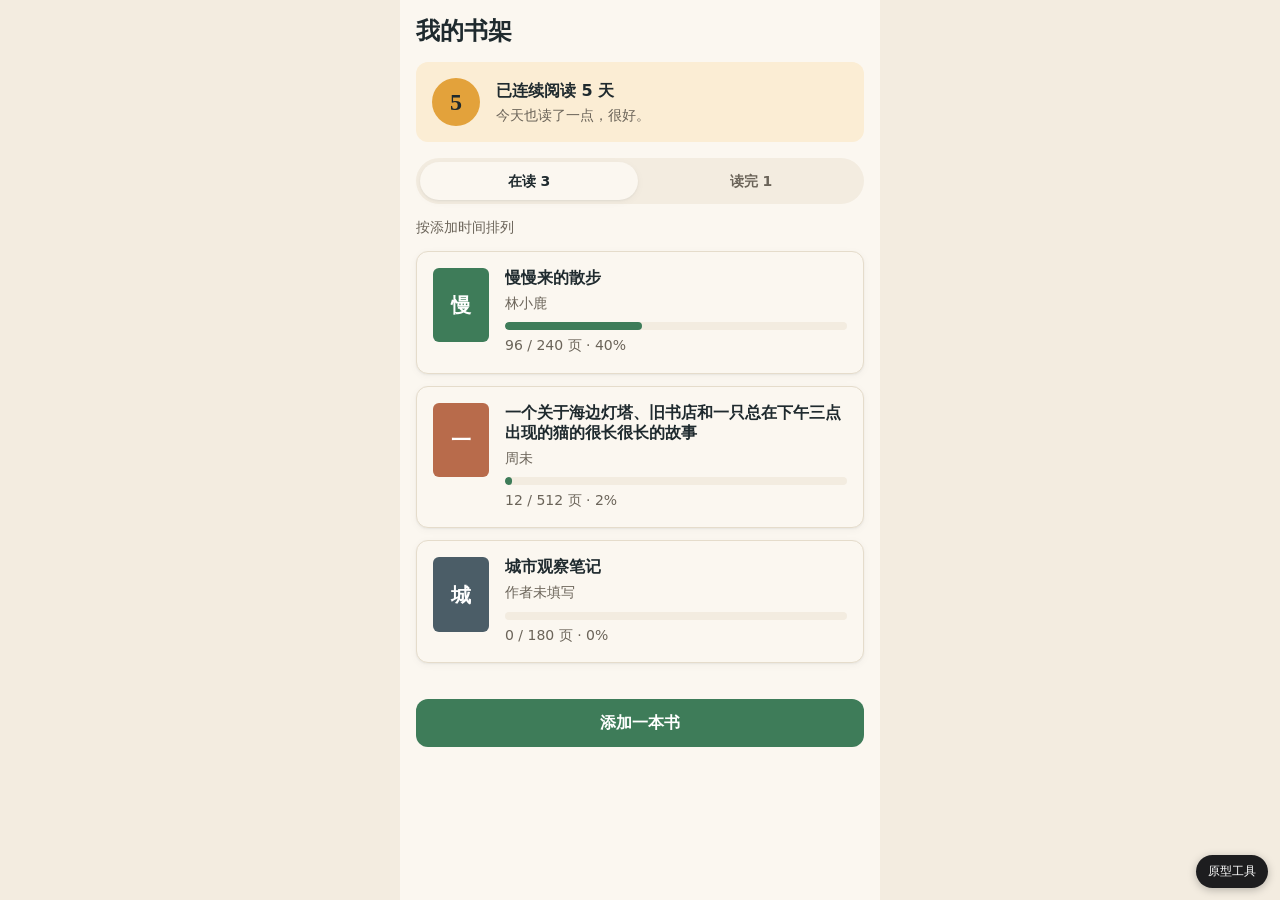
==== examples/readlog/output/prototype/index.html @ 24ba4554 "design-to-dev 1.0.0：技能、完整示例与三平台发布校验 - skills/design-to-dev：六步工作流 SKILL.md、4 份 references、原型/文档模板、tok" ====
<!doctype html>
<html lang="zh-CN">
<head>
  <meta charset="utf-8">
  <meta name="viewport" content="width=device-width, initial-scale=1">
  <title>Readlog 读书打卡</title>
  <!-- Design rules first: every style below reads these variables. -->
  <link rel="stylesheet" href="../design-tokens/tokens.css">
  <link rel="stylesheet" href="styles.css">
</head>
<body>
  <main id="app" class="app"></main>
  <noscript>This prototype needs JavaScript.</noscript>
  <!-- Order matters: fake data, the kit, then the pages. No server or build step needed. -->
  <script src="data.js"></script>
  <script src="proto-kit.js"></script>
  <script src="pages.js"></script>
</body>
</html>
---- examples/readlog/output/design-tokens/tokens.css ----
/* design-tokens/tokens.css — Readlog, generated by design-to-dev.
 * Same names as tokens.json (--color-primary <-> color.primary). Comment = level · source. */
:root {
  /* color: brand */
  --color-primary: #3e7c59;          /* fixed · brand.md Moss */
  --color-primary-hover: #346b4c;    /* indicative · derived from Moss, -8% lightness */
  --color-on-primary: #ffffff;       /* indicative · assumed, contrast 4.96:1 on Moss (AA) */
  --color-accent: #e3a23b;           /* fixed · brand.md Amber */
  --color-accent-soft: #fbedd4;      /* indicative · derived from Amber for backgrounds */
  --color-text: #1f2a2e;             /* fixed · brand.md Ink */
  --color-bg: #fbf7f0;               /* fixed · brand.md Paper */

  /* color: neutrals and feedback */
  --color-surface: #f3ece0;          /* indicative · assumed, a shade darker than Paper */
  --color-border: #e5dccb;           /* indicative · assumed */
  --color-text-muted: #6b6459;       /* indicative · assumed, contrast 5.47:1 on Paper (AA) */
  --color-danger: #b3261e;           /* indicative · assumed */
  --color-success: #3e7c59;          /* indicative · reuses Moss */
  --color-focus-ring: #3e7c5966;     /* indicative · Moss at 40% */

  /* color: book covers (placeholders until real covers exist) */
  --color-cover-moss: #3e7c59;       /* indicative · brand palette */
  --color-cover-amber: #e3a23b;
  --color-cover-clay: #b86b4b;       /* indicative · assumed */
  --color-cover-slate: #4b5d67;      /* indicative · assumed */

  /* typography */
  --font-family-display: "Noto Serif SC", "Source Han Serif SC", "Songti SC", "STSong", Georgia, serif; /* fixed · brand.md headings */
  --font-family-base: system-ui, -apple-system, "PingFang SC", "Microsoft YaHei", sans-serif;          /* fixed · brand.md body */
  --font-weight-regular: 400;        /* indicative · assumed */
  --font-weight-bold: 700;           /* fixed · brand.md headings bold */
  --font-size-sm: 14px;              /* indicative · assumed scale 14/16/20/24/32 */
  --font-size-md: 16px;
  --font-size-lg: 20px;
  --font-size-xl: 24px;
  --font-size-2xl: 32px;
  --line-height-base: 1.6;           /* indicative · assumed, reading comfort */
  --line-height-tight: 1.25;

  /* space, radius, shadow, motion, sizes */
  --space-1: 4px;                    /* indicative · 4px base */
  --space-2: 8px;
  --space-3: 12px;
  --space-4: 16px;
  --space-6: 24px;
  --space-8: 32px;
  --radius-sm: 6px;                  /* indicative · brand.md "soft corners" */
  --radius-md: 12px;
  --radius-full: 999px;
  --shadow-sm: 0 1px 2px rgba(31, 42, 46, 0.06), 0 2px 8px rgba(31, 42, 46, 0.04); /* indicative · assumed, paper-like */
  --duration-base: 200ms;            /* indicative · assumed */
  --size-touch-target: 48px;         /* fixed · accessibility minimum, brand full-width button */
  --size-cover-width: 56px;          /* indicative · assumed */
  --layout-content-width: 480px;     /* indicative · phone first, centered on desktop */
}
---- examples/readlog/output/prototype/styles.css ----
/* styles.css — prototype styles. Use token variables only (see ../design-tokens/tokens.css).
 * Sections: base, layout, buttons, cards and lists, form fields, states. Add page styles at the end. */

/* ---------- base ---------- */
*, *::before, *::after { box-sizing: border-box; }
html { -webkit-text-size-adjust: 100%; }
body {
  margin: 0;
  background: var(--color-surface);
  color: var(--color-text);
  font-family: var(--font-family-base);
  font-size: var(--font-size-md);
  line-height: var(--line-height-base);
}
h1, h2, h3, p { margin: 0; }
a { color: var(--color-primary); }
img { max-width: 100%; display: block; }
:focus-visible { outline: 3px solid var(--color-focus-ring); outline-offset: 2px; }

/* ---------- layout: phone-first column, centered on desktop ---------- */
.app {
  max-width: var(--layout-content-width);
  min-height: 100vh;
  margin: 0 auto;
  padding: var(--space-4);
  padding-bottom: calc(var(--space-6) * 3);
  background: var(--color-bg);
}
.topbar { display: flex; align-items: center; gap: var(--space-3); margin-bottom: var(--space-4); }
.topbar__title { font-size: var(--font-size-xl); font-weight: var(--font-weight-bold); flex: 1; }
.topbar__back { text-decoration: none; font-size: var(--font-size-sm); }

/* ---------- buttons: default, hover, active, focus, disabled, busy ---------- */
.btn {
  display: inline-flex; align-items: center; justify-content: center; gap: var(--space-2);
  min-height: var(--size-touch-target); padding: 0 var(--space-4);
  border: 1px solid transparent; border-radius: var(--radius-md);
  font: inherit; font-weight: var(--font-weight-bold); text-decoration: none; cursor: pointer;
  transition: background var(--duration-base), border-color var(--duration-base);
}
.btn--primary { background: var(--color-primary); color: var(--color-on-primary); }
.btn--primary:hover { background: var(--color-primary-hover); }
.btn--secondary { background: var(--color-bg); color: var(--color-text); border-color: var(--color-border); }
.btn--secondary:hover { border-color: var(--color-text-muted); }
.btn:active { transform: translateY(1px); }
.btn:disabled, .btn[aria-disabled="true"] { opacity: 0.5; cursor: not-allowed; transform: none; }
.btn[aria-busy="true"] { cursor: progress; }
.btn--block { width: 100%; }

/* ---------- cards and lists ---------- */
.list { list-style: none; margin: 0; padding: 0; display: grid; gap: var(--space-3); }
.card {
  display: block; padding: var(--space-4);
  background: var(--color-bg); color: inherit; text-decoration: none;
  border: 1px solid var(--color-border); border-radius: var(--radius-md); box-shadow: var(--shadow-sm);
  transition: border-color var(--duration-base);
}
a.card:hover { border-color: var(--color-primary); }

/* ---------- form fields: default, focus, error ---------- */
.field { display: grid; gap: var(--space-1); margin-bottom: var(--space-4); }
.field__label { font-size: var(--font-size-sm); font-weight: var(--font-weight-bold); }
.field__input {
  min-height: var(--size-touch-target); padding: 0 var(--space-3);
  border: 1px solid var(--color-border); border-radius: var(--radius-md);
  font: inherit; color: inherit; background: var(--color-bg);
}
.field__input:focus { border-color: var(--color-primary); outline: none; box-shadow: 0 0 0 3px var(--color-focus-ring); }
.field--error .field__input { border-color: var(--color-danger); }
.field__error { color: var(--color-danger); font-size: var(--font-size-sm); }

/* ---------- states: empty, loading, error ---------- */
.state { display: grid; justify-items: center; gap: var(--space-3); padding: var(--space-6) var(--space-4); text-align: center; }
.state__title { font-size: var(--font-size-lg); font-weight: var(--font-weight-bold); }
.state__text { color: var(--color-text-muted); }
.state--loading { justify-items: stretch; }
.skeleton {
  height: 72px; border-radius: var(--radius-md);
  background: linear-gradient(90deg, var(--color-surface), var(--color-border), var(--color-surface));
  background-size: 200% 100%;
  animation: skeleton 1.2s ease-in-out infinite;
}
@keyframes skeleton { from { background-position: 200% 0; } to { background-position: -200% 0; } }
@media (prefers-reduced-motion: reduce) { .skeleton { animation: none; } }

/* ---------- page styles ---------- */
.display { font-family: var(--font-family-display); font-weight: var(--font-weight-bold); line-height: var(--line-height-tight); }
.section-title { font-size: var(--font-size-md); font-weight: var(--font-weight-bold); margin-bottom: var(--space-3); }
.hint { color: var(--color-text-muted); font-size: var(--font-size-sm); margin: var(--space-3) 0; }
.optional { color: var(--color-text-muted); font-weight: var(--font-weight-regular); }

/* full-width primary action pinned to the bottom on phones */
.bottom-bar {
  position: sticky; bottom: 0;
  margin: var(--space-6) calc(var(--space-4) * -1) 0;
  padding: var(--space-3) var(--space-4) var(--space-4);
  background: linear-gradient(to top, var(--color-bg) 70%, transparent);
}

/* streak card */
.streak {
  position: relative; display: flex; align-items: center; gap: var(--space-4);
  padding: var(--space-4); margin-bottom: var(--space-4);
  background: var(--color-accent-soft); border-radius: var(--radius-md);
}
.streak__num {
  display: grid; place-items: center; width: var(--size-touch-target); height: var(--size-touch-target);
  border-radius: var(--radius-full); background: var(--color-accent); color: var(--color-text);
  font-family: var(--font-family-display); font-size: var(--font-size-xl); font-weight: var(--font-weight-bold);
}
.streak__title { font-weight: var(--font-weight-bold); }
.streak__text { color: var(--color-text-muted); font-size: var(--font-size-sm); }
.spec-anchor { position: absolute; top: var(--space-2); right: var(--space-2); width: var(--space-4); height: var(--space-4); }

/* tabs */
.tabs { display: flex; gap: var(--space-1); padding: var(--space-1); background: var(--color-surface); border-radius: var(--radius-full); }
.tabs__item {
  flex: 1; text-align: center; padding: var(--space-2); border-radius: var(--radius-full);
  color: var(--color-text-muted); text-decoration: none; font-size: var(--font-size-sm); font-weight: var(--font-weight-bold);
}
.tabs__item:hover { color: var(--color-text); }
.tabs__item.is-active { background: var(--color-bg); color: var(--color-text); box-shadow: var(--shadow-sm); }

/* book card and cover */
.book-card { display: flex; gap: var(--space-4); align-items: flex-start; }
.book-card__body { flex: 1; min-width: 0; display: grid; gap: var(--space-1); }
.book-card__title {
  font-weight: var(--font-weight-bold); line-height: var(--line-height-tight);
  display: -webkit-box; -webkit-line-clamp: 2; -webkit-box-orient: vertical; overflow: hidden;
}
.book-card__author, .book-card__meta { color: var(--color-text-muted); font-size: var(--font-size-sm); }
.cover {
  flex: none; display: grid; place-items: center;
  width: var(--size-cover-width); aspect-ratio: 3 / 4; border-radius: var(--radius-sm);
  color: var(--color-on-primary); font-family: var(--font-family-display); font-size: var(--font-size-lg); font-weight: var(--font-weight-bold);
}
.cover--large { width: calc(var(--size-cover-width) * 1.5); font-size: var(--font-size-2xl); }
.cover--moss { background: var(--color-cover-moss); }
.cover--amber { background: var(--color-cover-amber); color: var(--color-text); } /* white on amber is 2.2:1, too low */
.cover--clay { background: var(--color-cover-clay); }
.cover--slate { background: var(--color-cover-slate); }

/* progress */
.progress { height: var(--space-2); background: var(--color-surface); border-radius: var(--radius-full); overflow: hidden; margin-top: var(--space-1); }
.progress__fill { display: block; height: 100%; background: var(--color-primary); border-radius: var(--radius-full); }

/* book detail */
.book-hero { display: flex; gap: var(--space-4); align-items: flex-end; margin-bottom: var(--space-6); }
.book-hero__title { font-size: var(--font-size-xl); margin-bottom: var(--space-1); }
.progress-panel { padding: var(--space-4); background: var(--color-surface); border-radius: var(--radius-md); margin-bottom: var(--space-6); }
.progress-panel__pct { font-size: var(--font-size-2xl); }
.progress-panel__pct small { font-size: var(--font-size-md); margin-left: var(--space-1); }
.log-form, .done-panel { margin-bottom: var(--space-8); }
.done-panel { padding: var(--space-6) var(--space-4); text-align: center; background: var(--color-accent-soft); border-radius: var(--radius-md); }
.history__list { list-style: none; margin: 0; padding: 0; }
.history__list li { display: flex; justify-content: space-between; padding: var(--space-3) 0; border-bottom: 1px solid var(--color-border); font-size: var(--font-size-sm); }
.history__list em { color: var(--color-primary); font-style: normal; font-weight: var(--font-weight-bold); }

/* add book: cover swatches */
.swatches { border: 0; padding: 0; display: flex; flex-wrap: wrap; gap: var(--space-3); }
.swatches legend { margin-bottom: var(--space-2); }
.swatch { display: grid; justify-items: center; gap: var(--space-1); cursor: pointer; font-size: var(--font-size-sm); }
.swatch input { position: absolute; opacity: 0; }
.swatch__dot { width: var(--size-touch-target); height: var(--size-touch-target); border-radius: var(--radius-full); border: 3px solid transparent; }
.swatch input:checked + .swatch__dot { border-color: var(--color-text); }
.swatch input:focus-visible + .swatch__dot { outline: 3px solid var(--color-focus-ring); outline-offset: 2px; }

/* empty shelf illustration placeholder */
.empty-art { width: calc(var(--size-touch-target) * 2); aspect-ratio: 1; border-radius: var(--radius-full); background: var(--color-accent-soft); }
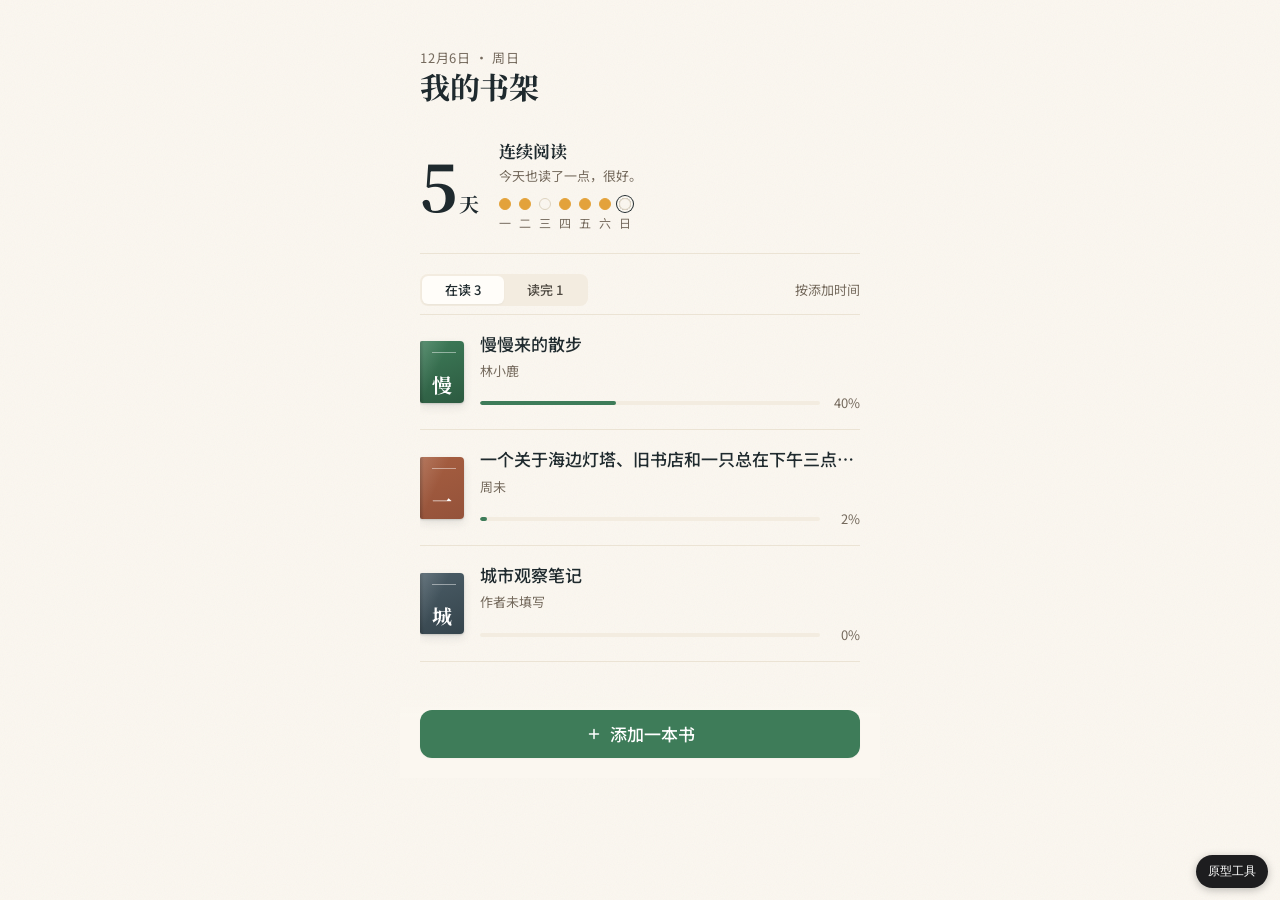
==== commit 94ae4aa5: "design-to-dev 1.3.0：融合 frontend-design 的设计方法 - 视觉方向参考改写：还原/定向两种模式、设计方向说明、9 种方向菜单、四大支柱、氛围、去 AI 味清单、基准" ====
--- a/examples/readlog/output/prototype/index.html
+++ b/examples/readlog/output/prototype/index.html
@@ -5,6 +5,7 @@
   <meta name="viewport" content="width=device-width, initial-scale=1">
   <title>Readlog 读书打卡</title>
   <!-- Design rules first: every style below reads these variables. -->
+  <link rel="stylesheet" href="fonts/fonts.css">
   <link rel="stylesheet" href="../design-tokens/tokens.css">
   <link rel="stylesheet" href="styles.css">
 </head>
--- a/examples/readlog/output/prototype/fonts/fonts.css
+++ b/examples/readlog/output/prototype/fonts/fonts.css
@@ -0,0 +1,25 @@
+/* fonts.css — generated by fetch_fonts.py from Google Fonts (open licenses). Do not edit; re-run the script. */
+@font-face {
+  font-family: 'Noto Serif SC';
+  font-style: normal;
+  font-weight: 700;
+  font-display: swap;
+  src: url(noto-serif-sc-6d268eec.woff2) format('woff2');
+  unicode-range: U+20-7e, U+b7, U+2014, U+201c-201d, U+2026, U+3001-3002, U+300a-300b, U+4e00, U+4e09-4e0b, U+4e0d-4e0e, U+4e24, U+4e2a, U+4e2d, U+4e3a-4e3b, U+4e48, U+4e4b, U+4e5f, U+4e66, U+4e86, U+4e8b-4e8c, U+4e8e, U+4e94, U+4ea4, U+4eca, U+4ece, U+4ee5, U+4f53, U+4f55, U+4f59, U+4f5c, U+4f60, U+4fdd, U+4fe1, U+50cf, U+5165, U+516d, U+5171, U+5173, U+5177, U+518d, U+5199, U+51ac, U+51b5, U+51e0, U+51fa, U+5206, U+5217, U+5219, U+5220, U+5230, U+524d, U+5269, U+529e, U+52a0, U+52a8, U+52b1, U+5348, U+5355, U+5361, U+539f, U+53a8, U+53d6, U+53e5, U+53ea, U+53ef, U+53f7, U+540c-540e, U+5426-5427, U+5468, U+548c, U+54c1, U+54ea, U+559c, U+56db, U+56f4, U+56fa, U+56fe, U+571f, U+5728, U+578b, U+57ce, U+5854, U+586b, U+5915, U+591a, U+5927, U+5929-592a, U+5931, U+5956, U+597d, U+5982, U+59cb, U+5b50, U+5b57-5b58, U+5b89, U+5b8b-5b8c, U+5b9a, U+5b9e, U+5bbd, U+5bdf, U+5c01, U+5c0f, U+5c11, U+5c31, U+5c40, U+5c4f, U+5de5, U+5df1-5df2, U+5e02-5e03, U+5e76, U+5e86, U+5e8f, U+5e95, U+5e97, U+5ea6, U+5f00, U+5f0f, U+5f3a, U+5f53, U+5f55, U+5f62, U+5f69, U+5f85, U+5f88, U+5f97, U+5fc3, U+5fc5, U+6001, U+600e, U+603b, U+606d, U+606f, U+60c5, U+610f, U+6162, U+6210-6211, U+6216, U+623f, U+624b, U+6253, U+62df, U+6309, U+636e, U+6392, U+63a5, U+64cd, U+6536, U+6539, U+653e, U+6545, U+6563, U+6570, U+6574, U+6587, U+65b0, U+65e5, U+65e7, U+65f6, U+662f, U+6682, U+66f4, U+6700, U+6708-6709, U+671f, U+672a, U+672c, U+673a, U+6761, U+6765, U+677f, U+6797, U+67b6, U+6807, U+680f, U+6821, U+6837-6838, U+6848, U+6863, U+6a21, U+6b21, U+6b65, U+6bcf, U+6bd4, U+6c42, U+6ca1, U+6ce8, U+6d77, U+6d88, U+6dfb, U+6e05, U+6f0f, U+706f, U+70b9, U+7136, U+724c, U+72b6, U+732b, U+73b0, U+73c0, U+7425, U+751f, U+7528, U+7535, U+7565, U+767e, U+7684, U+76ee, U+7701, U+771f, U+7740, U+77f3, U+7801, U+786e, U+793a, U+795d, U+7a0d, U+7a7a, U+7b14, U+7b2c, U+7b49, U+7b56, U+7c4d, U+7c7b, U+7c97, U+7ebf, U+7ec6, U+7ed9, U+7edc, U+7eed, U+7eff, U+7f16, U+7f51, U+7f6e, U+8005, U+81ea, U+8272, U+82d4, U+8303, U+884c, U+8868, U+8981, U+89c1-89c2, U+89c4, U+8bb0, U+8bd5, U+8be6, U+8bf7, U+8bfb, U+8c03, U+8d25, U+8d77, U+8d85, U+8ddd, U+8df3, U+8f7d, U+8f91, U+8f93, U+8fb9, U+8fbe, U+8fc7, U+8fd1, U+8fd8-8fd9, U+8fdb, U+8fde, U+9009, U+901a, U+90e8, U+90fd, U+91cc-91cd, U+94ae, U+957f, U+95ee, U+95f4, U+9605, U+9650, U+9664, U+9676, U+9694, U+96f6, U+9700, U+9759, U+9762, U+9875, U+9879, U+987b, U+9898, U+989c, U+9a8c, U+9aa8, U+9e7f, U+9f13, U+ff08-ff09, U+ff0c, U+ff1a-ff1b, U+ff1f;
+}
+@font-face {
+  font-family: 'Noto Sans SC';
+  font-style: normal;
+  font-weight: 400;
+  font-display: swap;
+  src: url(noto-sans-sc-dbb74084.woff2) format('woff2');
+  unicode-range: U+20-7e, U+b7, U+2014, U+201c-201d, U+2026, U+3001-3002, U+300a-300b, U+4e00, U+4e09-4e0b, U+4e0d-4e0e, U+4e24, U+4e2a, U+4e2d, U+4e3a-4e3b, U+4e48, U+4e4b, U+4e5f, U+4e66, U+4e86, U+4e8b-4e8c, U+4e8e, U+4e94, U+4ea4, U+4eca, U+4ece, U+4ee5, U+4f53, U+4f55, U+4f59, U+4f5c, U+4f60, U+4fdd, U+4fe1, U+50cf, U+5165, U+516d, U+5171, U+5173, U+5177, U+518d, U+5199, U+51ac, U+51b5, U+51e0, U+51fa, U+5206, U+5217, U+5219, U+5220, U+5230, U+524d, U+5269, U+529e, U+52a0, U+52a8, U+52b1, U+5348, U+5355, U+5361, U+539f, U+53a8, U+53d6, U+53e5, U+53ea, U+53ef, U+53f7, U+540c-540e, U+5426-5427, U+5468, U+548c, U+54c1, U+54ea, U+559c, U+56db, U+56f4, U+56fa, U+56fe, U+571f, U+5728, U+578b, U+57ce, U+5854, U+586b, U+5915, U+591a, U+5927, U+5929-592a, U+5931, U+5956, U+597d, U+5982, U+59cb, U+5b50, U+5b57-5b58, U+5b89, U+5b8b-5b8c, U+5b9a, U+5b9e, U+5bbd, U+5bdf, U+5c01, U+5c0f, U+5c11, U+5c31, U+5c40, U+5c4f, U+5de5, U+5df1-5df2, U+5e02-5e03, U+5e76, U+5e86, U+5e8f, U+5e95, U+5e97, U+5ea6, U+5f00, U+5f0f, U+5f3a, U+5f53, U+5f55, U+5f62, U+5f69, U+5f85, U+5f88, U+5f97, U+5fc3, U+5fc5, U+6001, U+600e, U+603b, U+606d, U+606f, U+60c5, U+610f, U+6162, U+6210-6211, U+6216, U+623f, U+624b, U+6253, U+62df, U+6309, U+636e, U+6392, U+63a5, U+64cd, U+6536, U+6539, U+653e, U+6545, U+6563, U+6570, U+6574, U+6587, U+65b0, U+65e5, U+65e7, U+65f6, U+662f, U+6682, U+66f4, U+6700, U+6708-6709, U+671f, U+672a, U+672c, U+673a, U+6761, U+6765, U+677f, U+6797, U+67b6, U+6807, U+680f, U+6821, U+6837-6838, U+6848, U+6863, U+6a21, U+6b21, U+6b65, U+6bcf, U+6bd4, U+6c42, U+6ca1, U+6ce8, U+6d77, U+6d88, U+6dfb, U+6e05, U+6f0f, U+706f, U+70b9, U+7136, U+724c, U+72b6, U+732b, U+73b0, U+73c0, U+7425, U+751f, U+7528, U+7535, U+7565, U+767e, U+7684, U+76ee, U+7701, U+771f, U+7740, U+77f3, U+7801, U+786e, U+793a, U+795d, U+7a0d, U+7a7a, U+7b14, U+7b2c, U+7b49, U+7b56, U+7c4d, U+7c7b, U+7c97, U+7ebf, U+7ec6, U+7ed9, U+7edc, U+7eed, U+7eff, U+7f16, U+7f51, U+7f6e, U+8005, U+81ea, U+8272, U+82d4, U+8303, U+884c, U+8868, U+8981, U+89c1-89c2, U+89c4, U+8bb0, U+8bd5, U+8be6, U+8bf7, U+8bfb, U+8c03, U+8d25, U+8d77, U+8d85, U+8ddd, U+8df3, U+8f7d, U+8f91, U+8f93, U+8fb9, U+8fbe, U+8fc7, U+8fd1, U+8fd8-8fd9, U+8fdb, U+8fde, U+9009, U+901a, U+90e8, U+90fd, U+91cc-91cd, U+94ae, U+957f, U+95ee, U+95f4, U+9605, U+9650, U+9664, U+9676, U+9694, U+96f6, U+9700, U+9759, U+9762, U+9875, U+9879, U+987b, U+9898, U+989c, U+9a8c, U+9aa8, U+9e7f, U+9f13, U+ff08-ff09, U+ff0c, U+ff1a-ff1b, U+ff1f;
+}
+@font-face {
+  font-family: 'Noto Sans SC';
+  font-style: normal;
+  font-weight: 500;
+  font-display: swap;
+  src: url(noto-sans-sc-dbb74084.woff2) format('woff2');
+  unicode-range: U+20-7e, U+b7, U+2014, U+201c-201d, U+2026, U+3001-3002, U+300a-300b, U+4e00, U+4e09-4e0b, U+4e0d-4e0e, U+4e24, U+4e2a, U+4e2d, U+4e3a-4e3b, U+4e48, U+4e4b, U+4e5f, U+4e66, U+4e86, U+4e8b-4e8c, U+4e8e, U+4e94, U+4ea4, U+4eca, U+4ece, U+4ee5, U+4f53, U+4f55, U+4f59, U+4f5c, U+4f60, U+4fdd, U+4fe1, U+50cf, U+5165, U+516d, U+5171, U+5173, U+5177, U+518d, U+5199, U+51ac, U+51b5, U+51e0, U+51fa, U+5206, U+5217, U+5219, U+5220, U+5230, U+524d, U+5269, U+529e, U+52a0, U+52a8, U+52b1, U+5348, U+5355, U+5361, U+539f, U+53a8, U+53d6, U+53e5, U+53ea, U+53ef, U+53f7, U+540c-540e, U+5426-5427, U+5468, U+548c, U+54c1, U+54ea, U+559c, U+56db, U+56f4, U+56fa, U+56fe, U+571f, U+5728, U+578b, U+57ce, U+5854, U+586b, U+5915, U+591a, U+5927, U+5929-592a, U+5931, U+5956, U+597d, U+5982, U+59cb, U+5b50, U+5b57-5b58, U+5b89, U+5b8b-5b8c, U+5b9a, U+5b9e, U+5bbd, U+5bdf, U+5c01, U+5c0f, U+5c11, U+5c31, U+5c40, U+5c4f, U+5de5, U+5df1-5df2, U+5e02-5e03, U+5e76, U+5e86, U+5e8f, U+5e95, U+5e97, U+5ea6, U+5f00, U+5f0f, U+5f3a, U+5f53, U+5f55, U+5f62, U+5f69, U+5f85, U+5f88, U+5f97, U+5fc3, U+5fc5, U+6001, U+600e, U+603b, U+606d, U+606f, U+60c5, U+610f, U+6162, U+6210-6211, U+6216, U+623f, U+624b, U+6253, U+62df, U+6309, U+636e, U+6392, U+63a5, U+64cd, U+6536, U+6539, U+653e, U+6545, U+6563, U+6570, U+6574, U+6587, U+65b0, U+65e5, U+65e7, U+65f6, U+662f, U+6682, U+66f4, U+6700, U+6708-6709, U+671f, U+672a, U+672c, U+673a, U+6761, U+6765, U+677f, U+6797, U+67b6, U+6807, U+680f, U+6821, U+6837-6838, U+6848, U+6863, U+6a21, U+6b21, U+6b65, U+6bcf, U+6bd4, U+6c42, U+6ca1, U+6ce8, U+6d77, U+6d88, U+6dfb, U+6e05, U+6f0f, U+706f, U+70b9, U+7136, U+724c, U+72b6, U+732b, U+73b0, U+73c0, U+7425, U+751f, U+7528, U+7535, U+7565, U+767e, U+7684, U+76ee, U+7701, U+771f, U+7740, U+77f3, U+7801, U+786e, U+793a, U+795d, U+7a0d, U+7a7a, U+7b14, U+7b2c, U+7b49, U+7b56, U+7c4d, U+7c7b, U+7c97, U+7ebf, U+7ec6, U+7ed9, U+7edc, U+7eed, U+7eff, U+7f16, U+7f51, U+7f6e, U+8005, U+81ea, U+8272, U+82d4, U+8303, U+884c, U+8868, U+8981, U+89c1-89c2, U+89c4, U+8bb0, U+8bd5, U+8be6, U+8bf7, U+8bfb, U+8c03, U+8d25, U+8d77, U+8d85, U+8ddd, U+8df3, U+8f7d, U+8f91, U+8f93, U+8fb9, U+8fbe, U+8fc7, U+8fd1, U+8fd8-8fd9, U+8fdb, U+8fde, U+9009, U+901a, U+90e8, U+90fd, U+91cc-91cd, U+94ae, U+957f, U+95ee, U+95f4, U+9605, U+9650, U+9664, U+9676, U+9694, U+96f6, U+9700, U+9759, U+9762, U+9875, U+9879, U+987b, U+9898, U+989c, U+9a8c, U+9aa8, U+9e7f, U+9f13, U+ff08-ff09, U+ff0c, U+ff1a-ff1b, U+ff1f;
+}
--- a/examples/readlog/output/design-tokens/tokens.css
+++ b/examples/readlog/output/design-tokens/tokens.css
@@ -1,55 +1,100 @@
 /* design-tokens/tokens.css — Readlog, generated by design-to-dev.
+ * Direction: refined minimal preset, constrained by brand.md (Moss, Amber, Ink, Paper, serif titles).
  * Same names as tokens.json (--color-primary <-> color.primary). Comment = level · source. */
 :root {
   /* color: brand */
-  --color-primary: #3e7c59;          /* fixed · brand.md Moss */
-  --color-primary-hover: #346b4c;    /* indicative · derived from Moss, -8% lightness */
-  --color-on-primary: #ffffff;       /* indicative · assumed, contrast 4.96:1 on Moss (AA) */
-  --color-accent: #e3a23b;           /* fixed · brand.md Amber */
-  --color-accent-soft: #fbedd4;      /* indicative · derived from Amber for backgrounds */
+  --color-page: #fbf7f0;             /* fixed · brand.md Paper, page background */
   --color-text: #1f2a2e;             /* fixed · brand.md Ink */
-  --color-bg: #fbf7f0;               /* fixed · brand.md Paper */
+  --color-primary: #3e7c59;          /* fixed · brand.md Moss, primary action */
+  --color-accent: #3e7c59;           /* fixed · brand.md Moss, progress and links */
+  --color-streak: #e3a23b;           /* fixed · brand.md Amber, streak and achievements */
 
-  /* color: neutrals and feedback */
-  --color-surface: #f3ece0;          /* indicative · assumed, a shade darker than Paper */
-  --color-border: #e5dccb;           /* indicative · assumed */
-  --color-text-muted: #6b6459;       /* indicative · assumed, contrast 5.47:1 on Paper (AA) */
+  /* color: derived neutrals and states */
+  --color-surface: #fffdf9;          /* indicative · warm white surface on Paper */
+  --color-surface-sunken: #f3ece0;   /* indicative · one step darker than Paper */
+  --color-border: #ebe3d4;           /* indicative · warm hairline */
+  --color-border-strong: #dcd2bf;
+  --color-text-secondary: #4f4a42;   /* indicative · 8.23:1 on Paper */
+  --color-text-tertiary: #74695c;    /* indicative · 5.0:1 on Paper, 4.6:1 on sunken */
+  --color-primary-hover: #356c4d;    /* indicative · Moss −8% lightness */
+  --color-primary-active: #2c5a40;
+  --color-on-primary: #ffffff;       /* indicative · 4.96:1 on Moss */
+  --color-accent-soft: #e8f1eb;      /* indicative · Moss tint */
+  --color-streak-soft: #fbedd4;      /* indicative · Amber tint */
+  --color-streak-text: #8a5a0f;      /* indicative · 5.1:1 on Amber tint */
+  --color-focus-ring: #3e7c5940;     /* indicative · Moss at 25% */
   --color-danger: #b3261e;           /* indicative · assumed */
-  --color-success: #3e7c59;          /* indicative · reuses Moss */
-  --color-focus-ring: #3e7c5966;     /* indicative · Moss at 40% */
+  --color-danger-soft: #fbeceb;
+  --color-disabled-bg: #f3ece0;
+  --color-disabled-text: #a59c8e;
 
-  /* color: book covers (placeholders until real covers exist) */
+  /* color: placeholder covers (gradient pairs from the brand palette) */
   --color-cover-moss: #3e7c59;       /* indicative · brand palette */
-  --color-cover-amber: #e3a23b;
-  --color-cover-clay: #b86b4b;       /* indicative · assumed */
-  --color-cover-slate: #4b5d67;      /* indicative · assumed */
+  --color-cover-moss-deep: #2c5a40;
+  --color-cover-amber: #f0c46e;
+  --color-cover-amber-deep: #e3a23b;
+  --color-cover-clay: #a65e40;       /* indicative · assumed, warm companion; white title 4.89:1 */
+  --color-cover-clay-deep: #94523a;
+  --color-cover-slate: #4b5d67;
+  --color-cover-slate-deep: #35444c;
+  --color-cover-ink: #1f2a2e;        /* indicative · title text on light covers */
+  --color-cover-light: #ffffff;      /* indicative · title text on dark covers */
+  --color-cover-spine: rgba(0, 0, 0, 0.22);       /* indicative · spine shadow on covers */
+  --color-cover-sheen: rgba(255, 255, 255, 0.16); /* indicative · light catching the cover */
 
   /* typography */
-  --font-family-display: "Noto Serif SC", "Source Han Serif SC", "Songti SC", "STSong", Georgia, serif; /* fixed · brand.md headings */
-  --font-family-base: system-ui, -apple-system, "PingFang SC", "Microsoft YaHei", sans-serif;          /* fixed · brand.md body */
-  --font-weight-regular: 400;        /* indicative · assumed */
-  --font-weight-bold: 700;           /* fixed · brand.md headings bold */
-  --font-size-sm: 14px;              /* indicative · assumed scale 14/16/20/24/32 */
-  --font-size-md: 16px;
-  --font-size-lg: 20px;
-  --font-size-xl: 24px;
-  --font-size-2xl: 32px;
-  --line-height-base: 1.6;           /* indicative · assumed, reading comfort */
+  --font-family-display: "Noto Serif SC", "Source Han Serif SC", "Songti SC", "STSong", Georgia, serif; /* fixed · brand.md titles; bundled subset in prototype/fonts */
+  --font-family-base: "Noto Sans SC", -apple-system, BlinkMacSystemFont, "PingFang SC", "Microsoft YaHei", sans-serif; /* indicative · brand.md says system sans; Noto Sans SC bundled for consistent rendering */
+  --font-weight-regular: 400;        /* indicative · refined minimal preset */
+  --font-weight-medium: 500;
+  --font-weight-semibold: 600;
+  --font-weight-bold: 700;           /* fixed · brand.md titles bold */
+  --font-size-xs: 12px;              /* indicative · refined minimal preset */
+  --font-size-sm: 13px;
+  --font-size-md: 15px;
+  --font-size-lg: 17px;
+  --font-size-xl: 20px;
+  --font-size-2xl: 24px;
+  --font-size-3xl: 30px;
   --line-height-tight: 1.25;
+  --line-height-base: 1.55;
+  --letter-spacing-tight: -0.01em;
+  --letter-spacing-wide: 0.06em;
 
-  /* space, radius, shadow, motion, sizes */
-  --space-1: 4px;                    /* indicative · 4px base */
+  /* space: 4px base */
+  --space-1: 4px;                    /* indicative · refined minimal preset */
   --space-2: 8px;
   --space-3: 12px;
   --space-4: 16px;
+  --space-5: 20px;
   --space-6: 24px;
   --space-8: 32px;
-  --radius-sm: 6px;                  /* indicative · brand.md "soft corners" */
-  --radius-md: 12px;
+  --space-10: 40px;
+  --space-12: 48px;
+
+  /* radius, shadow, motion */
+  --radius-xs: 3px;                  /* indicative · book cover corners */
+  --radius-sm: 6px;                  /* indicative · refined minimal family; brand.md "soft corners" */
+  --radius-md: 8px;
+  --radius-lg: 12px;
+  --radius-xl: 16px;
   --radius-full: 999px;
-  --shadow-sm: 0 1px 2px rgba(31, 42, 46, 0.06), 0 2px 8px rgba(31, 42, 46, 0.04); /* indicative · assumed, paper-like */
-  --duration-base: 200ms;            /* indicative · assumed */
-  --size-touch-target: 48px;         /* fixed · accessibility minimum, brand full-width button */
-  --size-cover-width: 56px;          /* indicative · assumed */
+  --shadow-xs: 0 1px 2px rgba(31, 42, 46, 0.04);  /* indicative · paper-light */
+  --shadow-sm: 0 1px 3px rgba(31, 42, 46, 0.06), 0 1px 2px rgba(31, 42, 46, 0.03);
+  --shadow-md: 0 8px 24px rgba(31, 42, 46, 0.08), 0 2px 6px rgba(31, 42, 46, 0.04);
+  --shadow-cover: 0 1px 2px rgba(31, 42, 46, 0.18), 0 4px 10px rgba(31, 42, 46, 0.10);
+  --shadow-cover-lg: 0 2px 4px rgba(31, 42, 46, 0.12), 0 16px 32px rgba(31, 42, 46, 0.18); /* indicative · the one dramatic shadow: detail cover */
+  --duration-fast: 120ms;            /* indicative · refined minimal preset */
+  --duration-base: 180ms;
+  --duration-scene: 640ms;
+  --easing-standard: cubic-bezier(0.2, 0.8, 0.2, 1);
+  --easing-out: cubic-bezier(0.16, 1, 0.3, 1);
+
+  /* sizes and layout */
+  --size-control: 44px;              /* fixed · phone-first touch target */
+  --size-touch-target: 48px;         /* fixed · brand.md full-width primary button */
+  --size-icon: 16px;                 /* indicative · refined minimal preset */
+  --size-cover-sm: 40px;             /* indicative · list cover width, 5:7 ratio */
+  --size-cover-lg: 84px;             /* indicative · detail cover width */
   --layout-content-width: 480px;     /* indicative · phone first, centered on desktop */
 }
--- a/examples/readlog/output/prototype/styles.css
+++ b/examples/readlog/output/prototype/styles.css
@@ -1,169 +1,237 @@
-/* styles.css — prototype styles. Use token variables only (see ../design-tokens/tokens.css).
- * Sections: base, layout, buttons, cards and lists, form fields, states. Add page styles at the end. */
+/* styles.css — prototype styles, refined minimal direction. Token variables only (../design-tokens/tokens.css).
+ * Principles: hierarchy from type and color, one accent, hairline surfaces, no card inside a card.
+ * Sections: base, layout, type, buttons, fields, surfaces and lists, small parts, states. Page styles at the end. */
 
 /* ---------- base ---------- */
 *, *::before, *::after { box-sizing: border-box; }
 html { -webkit-text-size-adjust: 100%; }
 body {
   margin: 0;
-  background: var(--color-surface);
+  background: var(--color-page);
   color: var(--color-text);
   font-family: var(--font-family-base);
   font-size: var(--font-size-md);
   line-height: var(--line-height-base);
-}
-h1, h2, h3, p { margin: 0; }
-a { color: var(--color-primary); }
-img { max-width: 100%; display: block; }
-:focus-visible { outline: 3px solid var(--color-focus-ring); outline-offset: 2px; }
-
-/* ---------- layout: phone-first column, centered on desktop ---------- */
+  -webkit-font-smoothing: antialiased;
+  -moz-osx-font-smoothing: grayscale;
+  text-rendering: optimizeLegibility;
+}
+h1, h2, h3, p, ul, ol { margin: 0; }
+h1, h2, h3 { text-wrap: balance; }
+ul, ol { padding: 0; list-style: none; }
+a { color: var(--color-accent); text-decoration: none; }
+a:hover { text-decoration: underline; text-underline-offset: 2px; }
+img, svg { display: block; }
+:focus-visible { outline: none; box-shadow: 0 0 0 3px var(--color-focus-ring); border-radius: var(--radius-sm); }
+.icon { width: var(--size-icon); height: var(--size-icon); flex: none; }
+
+/* ---------- layout: one calm column, phone first ---------- */
 .app {
   max-width: var(--layout-content-width);
   min-height: 100vh;
   margin: 0 auto;
-  padding: var(--space-4);
-  padding-bottom: calc(var(--space-6) * 3);
-  background: var(--color-bg);
-}
-.topbar { display: flex; align-items: center; gap: var(--space-3); margin-bottom: var(--space-4); }
-.topbar__title { font-size: var(--font-size-xl); font-weight: var(--font-weight-bold); flex: 1; }
-.topbar__back { text-decoration: none; font-size: var(--font-size-sm); }
-
-/* ---------- buttons: default, hover, active, focus, disabled, busy ---------- */
+  padding: var(--space-6) var(--space-5) var(--space-12);
+}
+/* Desktop: more air above the column. The page is never itself a card, so surfaces never nest. */
+@media (min-width: 560px) { .app { padding-top: var(--space-12); } }
+.page-header { display: flex; align-items: flex-end; gap: var(--space-3); margin-bottom: var(--space-6); }
+.page-header__text { flex: 1; min-width: 0; }
+.back-link { display: inline-flex; align-items: center; gap: var(--space-1); margin-bottom: var(--space-4); color: var(--color-text-secondary); font-size: var(--font-size-sm); }
+.back-link:hover { color: var(--color-text); text-decoration: none; }
+.section { margin-top: var(--space-8); }
+.section__title { margin-bottom: var(--space-3); color: var(--color-text-tertiary); font-size: var(--font-size-xs); font-weight: var(--font-weight-medium); letter-spacing: var(--letter-spacing-wide); text-transform: uppercase; }
+
+/* ---------- type ---------- */
+.title { font-family: var(--font-family-display); font-size: var(--font-size-2xl); font-weight: var(--font-weight-semibold); line-height: var(--line-height-tight); letter-spacing: var(--letter-spacing-tight); }
+.eyebrow { color: var(--color-text-tertiary); font-size: var(--font-size-sm); }
+.secondary { color: var(--color-text-secondary); }
+.tertiary { color: var(--color-text-tertiary); font-size: var(--font-size-sm); }
+.num { font-variant-numeric: tabular-nums; }
+
+/* ---------- buttons: primary, secondary, ghost; hover, active, focus, disabled, busy ---------- */
 .btn {
   display: inline-flex; align-items: center; justify-content: center; gap: var(--space-2);
-  min-height: var(--size-touch-target); padding: 0 var(--space-4);
+  height: var(--size-control); padding: 0 var(--space-4);
   border: 1px solid transparent; border-radius: var(--radius-md);
-  font: inherit; font-weight: var(--font-weight-bold); text-decoration: none; cursor: pointer;
-  transition: background var(--duration-base), border-color var(--duration-base);
-}
-.btn--primary { background: var(--color-primary); color: var(--color-on-primary); }
+  font: inherit; font-weight: var(--font-weight-medium); white-space: nowrap; cursor: pointer;
+  transition: background var(--duration-fast) var(--easing-standard), border-color var(--duration-fast) var(--easing-standard), transform var(--duration-fast) var(--easing-standard);
+}
+.btn:hover { text-decoration: none; }
+.btn:active { transform: scale(0.98); }
+.btn--primary { background: var(--color-primary); color: var(--color-on-primary); box-shadow: var(--shadow-xs); }
 .btn--primary:hover { background: var(--color-primary-hover); }
-.btn--secondary { background: var(--color-bg); color: var(--color-text); border-color: var(--color-border); }
-.btn--secondary:hover { border-color: var(--color-text-muted); }
-.btn:active { transform: translateY(1px); }
-.btn:disabled, .btn[aria-disabled="true"] { opacity: 0.5; cursor: not-allowed; transform: none; }
+.btn--primary:active { background: var(--color-primary-active); }
+.btn--secondary { background: var(--color-surface); color: var(--color-text); border-color: var(--color-border); box-shadow: var(--shadow-xs); }
+.btn--secondary:hover { background: var(--color-page); border-color: var(--color-border-strong); }
+.btn--ghost { background: transparent; color: var(--color-text-secondary); }
+.btn--ghost:hover { background: var(--color-surface-sunken); color: var(--color-text); }
+.btn:disabled, .btn[aria-disabled="true"] { background: var(--color-disabled-bg); color: var(--color-disabled-text); border-color: transparent; box-shadow: none; cursor: not-allowed; transform: none; }
 .btn[aria-busy="true"] { cursor: progress; }
 .btn--block { width: 100%; }
-
-/* ---------- cards and lists ---------- */
-.list { list-style: none; margin: 0; padding: 0; display: grid; gap: var(--space-3); }
-.card {
-  display: block; padding: var(--space-4);
-  background: var(--color-bg); color: inherit; text-decoration: none;
-  border: 1px solid var(--color-border); border-radius: var(--radius-md); box-shadow: var(--shadow-sm);
-  transition: border-color var(--duration-base);
-}
-a.card:hover { border-color: var(--color-primary); }
-
-/* ---------- form fields: default, focus, error ---------- */
-.field { display: grid; gap: var(--space-1); margin-bottom: var(--space-4); }
-.field__label { font-size: var(--font-size-sm); font-weight: var(--font-weight-bold); }
+@media (pointer: coarse) { .btn, .field__input { height: var(--size-touch-target); } }
+
+/* ---------- fields: default, hover, focus, error ---------- */
+.field { display: grid; gap: var(--space-2); margin-bottom: var(--space-5); }
+.field__label { font-size: var(--font-size-sm); font-weight: var(--font-weight-medium); }
+.field__hint { color: var(--color-text-tertiary); font-size: var(--font-size-sm); }
 .field__input {
-  min-height: var(--size-touch-target); padding: 0 var(--space-3);
+  width: 100%; height: var(--size-control); padding: 0 var(--space-3);
   border: 1px solid var(--color-border); border-radius: var(--radius-md);
-  font: inherit; color: inherit; background: var(--color-bg);
-}
-.field__input:focus { border-color: var(--color-primary); outline: none; box-shadow: 0 0 0 3px var(--color-focus-ring); }
+  background: var(--color-surface); color: inherit; font: inherit;
+  box-shadow: var(--shadow-xs);
+  transition: border-color var(--duration-fast) var(--easing-standard), box-shadow var(--duration-fast) var(--easing-standard);
+}
+.field__input::placeholder { color: var(--color-text-tertiary); }
+.field__input[type="number"] { -moz-appearance: textfield; }
+.field__input::-webkit-outer-spin-button, .field__input::-webkit-inner-spin-button { -webkit-appearance: none; margin: 0; }
+.field__input:hover { border-color: var(--color-border-strong); }
+.field__input:focus { outline: none; border-color: var(--color-accent); box-shadow: 0 0 0 3px var(--color-focus-ring); }
 .field--error .field__input { border-color: var(--color-danger); }
 .field__error { color: var(--color-danger); font-size: var(--font-size-sm); }
 
+/* ---------- surfaces and lists: one surface, dividers inside ---------- */
+.surface { background: var(--color-surface); border: 1px solid var(--color-border); border-radius: var(--radius-lg); box-shadow: var(--shadow-xs); }
+.list { overflow: hidden; }
+.list__item { display: flex; align-items: center; gap: var(--space-3); padding: var(--space-3) var(--space-4); color: inherit; }
+.list > li + li { border-top: 1px solid var(--color-border); }
+a.list__item { transition: background var(--duration-fast) var(--easing-standard); }
+a.list__item:hover { background: var(--color-page); text-decoration: none; }
+.list__main { flex: 1; min-width: 0; display: grid; gap: 2px; }
+.list__title { display: block; font-weight: var(--font-weight-medium); overflow: hidden; text-overflow: ellipsis; white-space: nowrap; }
+.list__meta { display: block; color: var(--color-text-tertiary); font-size: var(--font-size-sm); overflow: hidden; text-overflow: ellipsis; white-space: nowrap; }
+.list__trail { color: var(--color-text-tertiary); font-size: var(--font-size-sm); font-variant-numeric: tabular-nums; }
+
+/* ---------- small parts ---------- */
+.badge { display: inline-flex; align-items: center; height: 22px; padding: 0 var(--space-2); border-radius: var(--radius-full); background: var(--color-surface-sunken); color: var(--color-text-secondary); font-size: var(--font-size-xs); font-weight: var(--font-weight-medium); }
+.avatar { display: grid; place-items: center; width: 32px; height: 32px; flex: none; border-radius: var(--radius-full); background: var(--color-accent-soft); color: var(--color-accent); font-size: var(--font-size-sm); font-weight: var(--font-weight-semibold); }
+.segmented { display: flex; padding: 2px; border-radius: var(--radius-md); background: var(--color-surface-sunken); }
+.segmented__item { flex: 1; padding: var(--space-1) var(--space-3); border-radius: var(--radius-sm); color: var(--color-text-secondary); font-size: var(--font-size-sm); font-weight: var(--font-weight-medium); text-align: center; }
+.segmented__item:hover { color: var(--color-text); text-decoration: none; }
+.segmented__item.is-active { background: var(--color-surface); color: var(--color-text); box-shadow: var(--shadow-xs); }
+.progress { display: block; height: 4px; border-radius: var(--radius-full); background: var(--color-surface-sunken); overflow: hidden; }
+.progress__fill { display: block; height: 100%; border-radius: inherit; background: var(--color-accent); }
+
 /* ---------- states: empty, loading, error ---------- */
-.state { display: grid; justify-items: center; gap: var(--space-3); padding: var(--space-6) var(--space-4); text-align: center; }
-.state__title { font-size: var(--font-size-lg); font-weight: var(--font-weight-bold); }
-.state__text { color: var(--color-text-muted); }
-.state--loading { justify-items: stretch; }
-.skeleton {
-  height: 72px; border-radius: var(--radius-md);
-  background: linear-gradient(90deg, var(--color-surface), var(--color-border), var(--color-surface));
-  background-size: 200% 100%;
-  animation: skeleton 1.2s ease-in-out infinite;
-}
-@keyframes skeleton { from { background-position: 200% 0; } to { background-position: -200% 0; } }
-@media (prefers-reduced-motion: reduce) { .skeleton { animation: none; } }
+.state { display: grid; justify-items: center; gap: var(--space-2); padding: var(--space-12) var(--space-6); text-align: center; }
+.state__icon { display: grid; place-items: center; width: 40px; height: 40px; margin-bottom: var(--space-2); border-radius: var(--radius-full); background: var(--color-surface-sunken); color: var(--color-text-tertiary); }
+.state--error .state__icon { background: var(--color-danger-soft); color: var(--color-danger); }
+.state__title { font-size: var(--font-size-lg); font-weight: var(--font-weight-semibold); }
+.state__text { max-width: 22em; color: var(--color-text-secondary); text-wrap: balance; }
+.state .btn { margin-top: var(--space-3); }
+.skeleton { height: 16px; border-radius: var(--radius-sm); background: var(--color-surface-sunken); animation: pulse 1.4s var(--easing-standard) infinite; }
+.skeleton-row { display: flex; align-items: center; gap: var(--space-3); padding: var(--space-3) var(--space-4); }
+.skeleton-row + .skeleton-row { border-top: 1px solid var(--color-border); }
+@keyframes pulse { 50% { opacity: 0.5; } }
+@media (prefers-reduced-motion: reduce) { *, *::before, *::after { animation: none !important; transition: none !important; } }
 
 /* ---------- page styles ---------- */
-.display { font-family: var(--font-family-display); font-weight: var(--font-weight-bold); line-height: var(--line-height-tight); }
-.section-title { font-size: var(--font-size-md); font-weight: var(--font-weight-bold); margin-bottom: var(--space-3); }
-.hint { color: var(--color-text-muted); font-size: var(--font-size-sm); margin: var(--space-3) 0; }
-.optional { color: var(--color-text-muted); font-weight: var(--font-weight-regular); }
+/* Readlog — direction: refined minimal on paper. Hairlines instead of cards; the books carry the drama.
+ * Display: Noto Serif SC 700 (brand). Body: Noto Sans SC 400/500. Accent: Moss for action and progress only;
+ * Amber only on the streak dots. Fonts are bundled in fonts/ by fetch_fonts.py. */
+
+/* paper grain: inline SVG noise, very low opacity, never blocks clicks */
+body::before {
+  content: ""; position: fixed; inset: 0; z-index: 0; pointer-events: none; opacity: 0.05;
+  background-image: url("data:image/svg+xml;utf8,<svg xmlns='http://www.w3.org/2000/svg' width='160' height='160'><filter id='n'><feTurbulence type='fractalNoise' baseFrequency='0.9' numOctaves='2' stitchTiles='stitch'/></filter><rect width='100%' height='100%' filter='url(%23n)'/></svg>");
+}
+.app { position: relative; z-index: 1; padding-bottom: calc(var(--space-12) * 2); }
+.title { font-size: var(--font-size-3xl); font-weight: var(--font-weight-bold); }
+.eyebrow { letter-spacing: var(--letter-spacing-wide); }
+small { margin-left: 2px; font-size: 0.5em; font-weight: var(--font-weight-medium); color: var(--color-text-tertiary); }
 
 /* full-width primary action pinned to the bottom on phones */
+.btn--large { height: var(--size-touch-target); border-radius: var(--radius-lg); font-size: var(--font-size-lg); }
 .bottom-bar {
-  position: sticky; bottom: 0;
-  margin: var(--space-6) calc(var(--space-4) * -1) 0;
-  padding: var(--space-3) var(--space-4) var(--space-4);
-  background: linear-gradient(to top, var(--color-bg) 70%, transparent);
-}
-
-/* streak card */
-.streak {
-  position: relative; display: flex; align-items: center; gap: var(--space-4);
-  padding: var(--space-4); margin-bottom: var(--space-4);
-  background: var(--color-accent-soft); border-radius: var(--radius-md);
-}
-.streak__num {
-  display: grid; place-items: center; width: var(--size-touch-target); height: var(--size-touch-target);
-  border-radius: var(--radius-full); background: var(--color-accent); color: var(--color-text);
-  font-family: var(--font-family-display); font-size: var(--font-size-xl); font-weight: var(--font-weight-bold);
-}
-.streak__title { font-weight: var(--font-weight-bold); }
-.streak__text { color: var(--color-text-muted); font-size: var(--font-size-sm); }
-.spec-anchor { position: absolute; top: var(--space-2); right: var(--space-2); width: var(--space-4); height: var(--space-4); }
-
-/* tabs */
-.tabs { display: flex; gap: var(--space-1); padding: var(--space-1); background: var(--color-surface); border-radius: var(--radius-full); }
-.tabs__item {
-  flex: 1; text-align: center; padding: var(--space-2); border-radius: var(--radius-full);
-  color: var(--color-text-muted); text-decoration: none; font-size: var(--font-size-sm); font-weight: var(--font-weight-bold);
-}
-.tabs__item:hover { color: var(--color-text); }
-.tabs__item.is-active { background: var(--color-bg); color: var(--color-text); box-shadow: var(--shadow-sm); }
-
-/* book card and cover */
-.book-card { display: flex; gap: var(--space-4); align-items: flex-start; }
-.book-card__body { flex: 1; min-width: 0; display: grid; gap: var(--space-1); }
-.book-card__title {
-  font-weight: var(--font-weight-bold); line-height: var(--line-height-tight);
-  display: -webkit-box; -webkit-line-clamp: 2; -webkit-box-orient: vertical; overflow: hidden;
-}
-.book-card__author, .book-card__meta { color: var(--color-text-muted); font-size: var(--font-size-sm); }
+  position: sticky; bottom: 0; z-index: 2;
+  margin: var(--space-8) calc(var(--space-5) * -1) 0;
+  padding: var(--space-4) var(--space-5) var(--space-5);
+  background: linear-gradient(to top, var(--color-page) 72%, transparent);
+}
+
+/* streak: a notebook margin — the big serif numeral is the memorable moment */
+.streak { position: relative; display: grid; grid-template-columns: auto 1fr; grid-template-rows: auto auto; column-gap: var(--space-5); align-items: center; padding: var(--space-2) 0 var(--space-5); margin-bottom: var(--space-5); border-bottom: 1px solid var(--color-border); }
+.streak__num { grid-row: 1 / 3; font-family: var(--font-family-display); font-size: 64px; font-weight: var(--font-weight-bold); line-height: 0.9; letter-spacing: -0.04em; font-variant-numeric: tabular-nums; }
+.streak__unit { margin-left: var(--space-1); font-size: var(--font-size-xl); letter-spacing: 0; }
+.streak__label { font-family: var(--font-family-display); font-weight: var(--font-weight-bold); font-size: var(--font-size-lg); }
+.streak__text { display: grid; gap: 2px; }
+.week { grid-column: 2; display: flex; gap: var(--space-2); margin-top: var(--space-3); }
+.week__day { display: grid; justify-items: center; gap: var(--space-1); }
+.week__dot { width: 12px; height: 12px; border-radius: var(--radius-full); border: 1px solid var(--color-border-strong); }
+.week__day.is-read .week__dot { background: var(--color-streak); border-color: var(--color-streak); }
+.week__day.is-today .week__dot { box-shadow: 0 0 0 2px var(--color-page), 0 0 0 3px var(--color-text); }
+.week__label { color: var(--color-text-tertiary); font-size: var(--font-size-xs); }
+.spec-anchor { position: absolute; top: 0; right: 0; width: var(--space-4); height: var(--space-4); }
+
+/* shelf toolbar and rows: on the paper, separated by hairlines */
+.shelf-bar { display: flex; align-items: center; justify-content: space-between; gap: var(--space-4); margin-bottom: var(--space-2); }
+.shelf-bar .segmented { min-width: 168px; }
+.book-list { border-bottom: 1px solid var(--color-border); }
+.book-list > li { border-top: 1px solid var(--color-border); }
+.book-row { align-items: center; gap: var(--space-4); padding: var(--space-4) 0; border-radius: 0; }
+a.book-row:hover { background: transparent; }
+a.book-row:hover .list__title { color: var(--color-primary); }
+.book-row .list__main { gap: var(--space-1); }
+.list__title { font-size: var(--font-size-lg); }
+.book-row__progress { display: flex; align-items: center; gap: var(--space-3); margin-top: var(--space-2); }
+.book-row__progress .progress { flex: 1; }
+.book-row__progress .num { min-width: 4ch; text-align: right; }
+
+/* covers: gradient, spine shadow, a printed band, the title in the brand serif */
 .cover {
-  flex: none; display: grid; place-items: center;
-  width: var(--size-cover-width); aspect-ratio: 3 / 4; border-radius: var(--radius-sm);
-  color: var(--color-on-primary); font-family: var(--font-family-display); font-size: var(--font-size-lg); font-weight: var(--font-weight-bold);
-}
-.cover--large { width: calc(var(--size-cover-width) * 1.5); font-size: var(--font-size-2xl); }
-.cover--moss { background: var(--color-cover-moss); }
-.cover--amber { background: var(--color-cover-amber); color: var(--color-text); } /* white on amber is 2.2:1, too low */
-.cover--clay { background: var(--color-cover-clay); }
-.cover--slate { background: var(--color-cover-slate); }
-
-/* progress */
-.progress { height: var(--space-2); background: var(--color-surface); border-radius: var(--radius-full); overflow: hidden; margin-top: var(--space-1); }
-.progress__fill { display: block; height: 100%; background: var(--color-primary); border-radius: var(--radius-full); }
+  position: relative; flex: none; display: flex; align-items: flex-end;
+  aspect-ratio: 5 / 7; padding: var(--space-2) var(--space-2) var(--space-2) var(--space-3); overflow: hidden;
+  border-radius: 2px 4px 4px 2px; box-shadow: var(--shadow-cover);
+  color: var(--color-cover-light);
+}
+.cover::before { content: ""; position: absolute; inset: 0 auto 0 0; width: 4px; background: linear-gradient(to right, var(--color-cover-spine), transparent); }
+.cover::after { content: ""; position: absolute; inset: 0; background: linear-gradient(115deg, var(--color-cover-sheen), transparent 42%); pointer-events: none; }
+.cover__band { position: absolute; left: var(--space-3); right: var(--space-2); top: 22%; height: 1px; background: currentColor; opacity: 0.45; }
+.cover__title { position: relative; font-family: var(--font-family-display); font-weight: var(--font-weight-bold); line-height: 1.25; display: -webkit-box; -webkit-line-clamp: 4; -webkit-box-orient: vertical; overflow: hidden; word-break: break-all; }
+.cover--sm { width: 44px; font-size: var(--font-size-xl); }
+.cover--sm .cover__band { top: 18%; }
+.cover--sm .cover__title { line-height: 1; }
+.cover--md { width: 72px; font-size: var(--font-size-xs); }
+.cover--lg { width: 104px; padding: var(--space-3) var(--space-3) var(--space-3) var(--space-4); font-size: var(--font-size-md); box-shadow: var(--shadow-cover-lg); }
+.cover--moss { background: linear-gradient(160deg, var(--color-cover-moss), var(--color-cover-moss-deep)); }
+.cover--amber { background: linear-gradient(160deg, var(--color-cover-amber), var(--color-cover-amber-deep)); color: var(--color-cover-ink); }
+.cover--clay { background: linear-gradient(160deg, var(--color-cover-clay), var(--color-cover-clay-deep)); }
+.cover--slate { background: linear-gradient(160deg, var(--color-cover-slate), var(--color-cover-slate-deep)); }
+.progress { height: 4px; }
+.progress--thick { height: 4px; margin-top: var(--space-4); }
 
 /* book detail */
-.book-hero { display: flex; gap: var(--space-4); align-items: flex-end; margin-bottom: var(--space-6); }
-.book-hero__title { font-size: var(--font-size-xl); margin-bottom: var(--space-1); }
-.progress-panel { padding: var(--space-4); background: var(--color-surface); border-radius: var(--radius-md); margin-bottom: var(--space-6); }
-.progress-panel__pct { font-size: var(--font-size-2xl); }
-.progress-panel__pct small { font-size: var(--font-size-md); margin-left: var(--space-1); }
-.log-form, .done-panel { margin-bottom: var(--space-8); }
-.done-panel { padding: var(--space-6) var(--space-4); text-align: center; background: var(--color-accent-soft); border-radius: var(--radius-md); }
-.history__list { list-style: none; margin: 0; padding: 0; }
-.history__list li { display: flex; justify-content: space-between; padding: var(--space-3) 0; border-bottom: 1px solid var(--color-border); font-size: var(--font-size-sm); }
-.history__list em { color: var(--color-primary); font-style: normal; font-weight: var(--font-weight-bold); }
-
-/* add book: cover swatches */
-.swatches { border: 0; padding: 0; display: flex; flex-wrap: wrap; gap: var(--space-3); }
-.swatches legend { margin-bottom: var(--space-2); }
-.swatch { display: grid; justify-items: center; gap: var(--space-1); cursor: pointer; font-size: var(--font-size-sm); }
-.swatch input { position: absolute; opacity: 0; }
-.swatch__dot { width: var(--size-touch-target); height: var(--size-touch-target); border-radius: var(--radius-full); border: 3px solid transparent; }
-.swatch input:checked + .swatch__dot { border-color: var(--color-text); }
-.swatch input:focus-visible + .swatch__dot { outline: 3px solid var(--color-focus-ring); outline-offset: 2px; }
-
-/* empty shelf illustration placeholder */
-.empty-art { width: calc(var(--size-touch-target) * 2); aspect-ratio: 1; border-radius: var(--radius-full); background: var(--color-accent-soft); }
+.book-hero { display: flex; align-items: flex-end; gap: var(--space-5); margin-bottom: var(--space-8); }
+.book-hero__text { min-width: 0; display: grid; gap: var(--space-2); justify-items: start; }
+.book-hero__title { font-size: var(--font-size-2xl); }
+.badge--done { background: var(--color-accent-soft); color: var(--color-primary-active); }
+.stats { padding: var(--space-4) 0 var(--space-5); border-top: 1px solid var(--color-border); border-bottom: 1px solid var(--color-border); }
+.stats__row { display: grid; grid-template-columns: repeat(3, 1fr); }
+.stats__row > div + div { padding-left: var(--space-4); border-left: 1px solid var(--color-border); }
+.stats__value { font-family: var(--font-family-display); font-size: var(--font-size-3xl); font-weight: var(--font-weight-bold); letter-spacing: var(--letter-spacing-tight); line-height: var(--line-height-tight); font-variant-numeric: tabular-nums; }
+.inline-field { display: flex; gap: var(--space-2); }
+.inline-field .field__input { flex: 1; }
+.inline-field .btn { padding: 0 var(--space-6); }
+.history { border-bottom: 1px solid var(--color-border); }
+.history > li { border-top: 1px solid var(--color-border); }
+.history .list__item { padding: var(--space-3) 0; }
+.history .list__title { font-size: var(--font-size-md); }
+.history__gain { color: var(--color-text-secondary); font-weight: var(--font-weight-medium); }
+.done-panel { display: flex; align-items: center; gap: var(--space-4); margin-top: var(--space-8); padding: var(--space-4) var(--space-5); border-radius: var(--radius-lg); background: var(--color-accent-soft); }
+.done-panel .state__icon { margin: 0; }
+.done-panel__title { font-family: var(--font-family-display); font-weight: var(--font-weight-bold); font-size: var(--font-size-lg); }
+.state__icon--accent { background: var(--color-accent-soft); color: var(--color-primary); }
+.state--compact { padding: var(--space-8) var(--space-4); }
+.manage { display: flex; justify-content: center; margin-top: var(--space-6); }
+
+/* add book: cover picker previews the title */
+.cover-picker { border: 0; padding: 0; margin: 0 0 var(--space-5); min-width: 0; }
+.cover-picker legend { padding: 0; margin-bottom: var(--space-2); }
+.cover-picker__options { display: flex; gap: var(--space-4); }
+.cover-option { display: grid; justify-items: center; gap: var(--space-2); cursor: pointer; }
+.cover-option input { position: absolute; opacity: 0; pointer-events: none; }
+.cover-option .cover { transition: transform var(--duration-fast) var(--easing-standard), box-shadow var(--duration-fast) var(--easing-standard); }
+.cover-option:hover .cover { transform: translateY(-2px); }
+.cover-option input:checked + .cover { box-shadow: 0 0 0 2px var(--color-page), 0 0 0 4px var(--color-primary); }
+.cover-option input:focus-visible + .cover { box-shadow: 0 0 0 2px var(--color-page), 0 0 0 4px var(--color-focus-ring); }
+.cover-option__name { color: var(--color-text-tertiary); font-size: var(--font-size-xs); }
+.cover-option input:checked ~ .cover-option__name { color: var(--color-text); font-weight: var(--font-weight-medium); }
